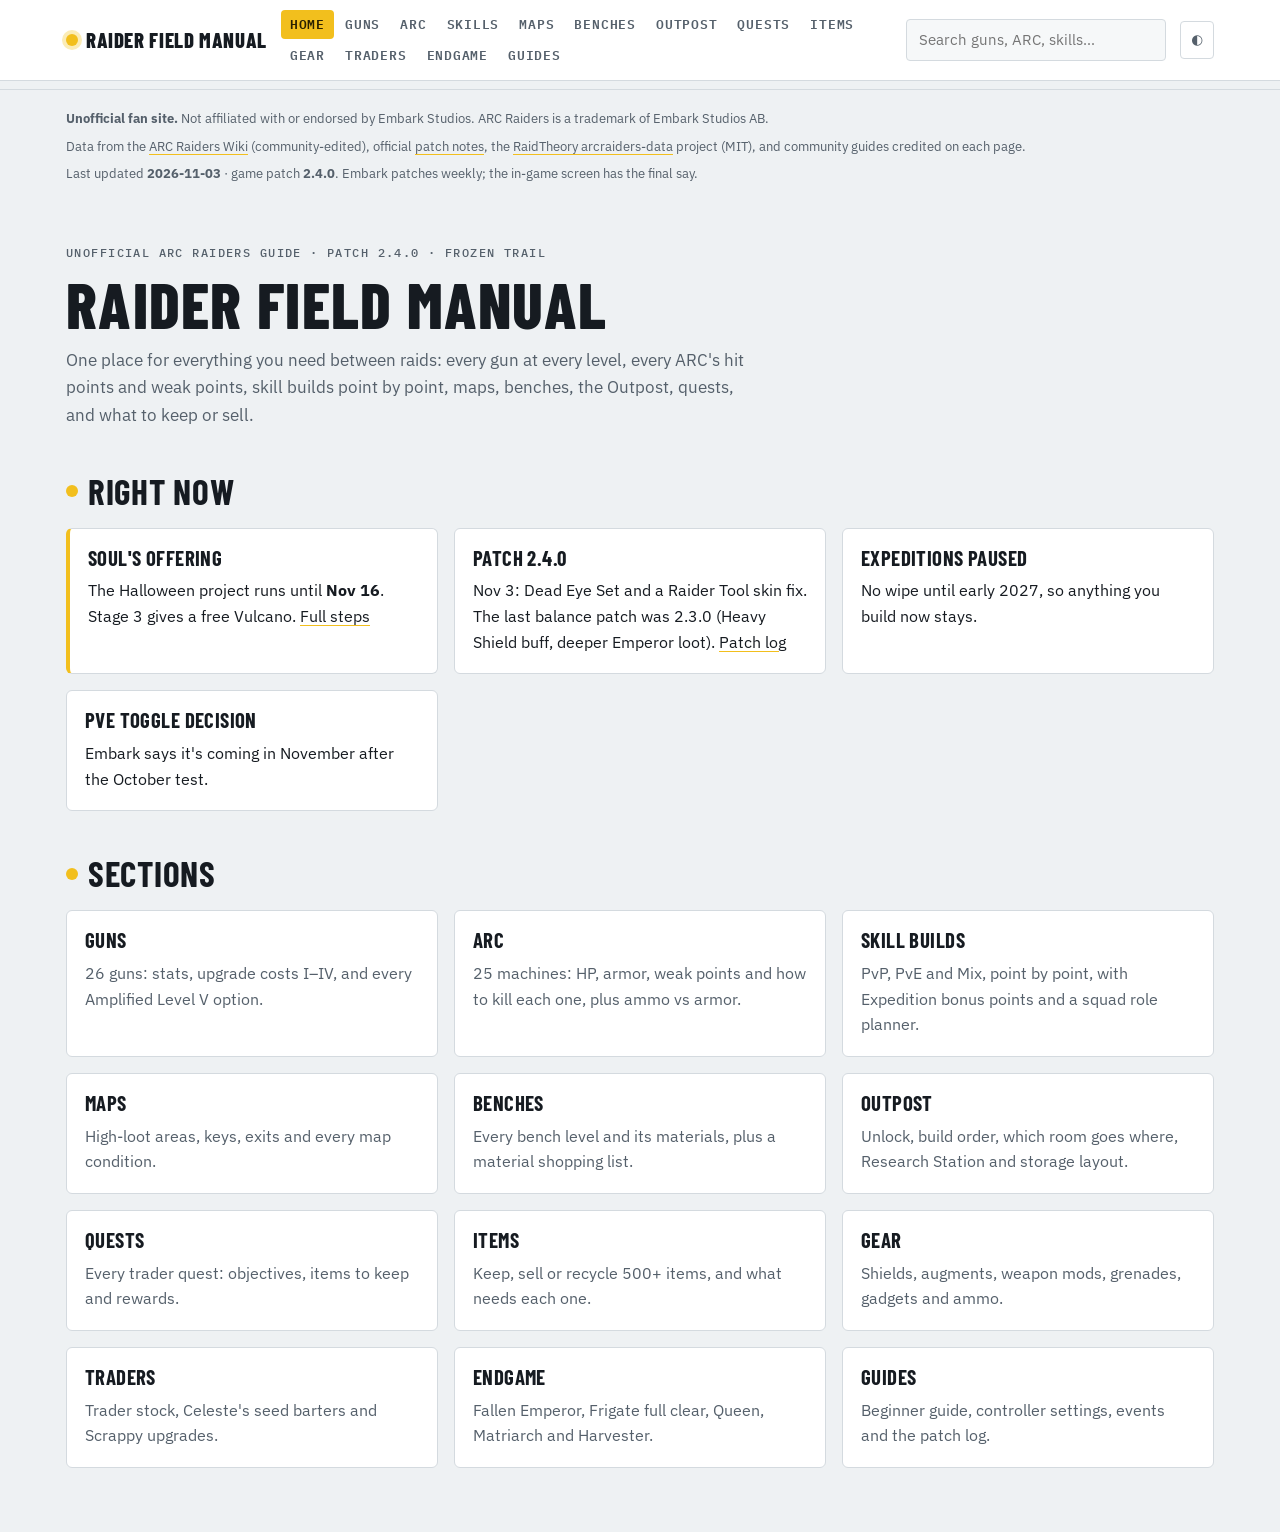
==== index.html @ de37f5fb "Raider Field Manual: unofficial ARC Raiders guide site (patch 2.4.0) Co-Authored-By: Claude Opus 5.5" ====
<!doctype html>
<html lang="en">
<head>
<meta charset="utf-8">
<meta name="viewport" content="width=device-width,initial-scale=1,viewport-fit=cover">
<title>Raider Field Manual</title>
<meta name="description" content="Unofficial ARC Raiders guide: guns, ARC, skill builds, maps, benches, Outpost and more.">
<link rel="preconnect" href="https://fonts.googleapis.com"><link rel="preconnect" href="https://fonts.gstatic.com" crossorigin>
<link rel="stylesheet" href="https://fonts.googleapis.com/css2?family=Barlow+Condensed:wght@600;700;800&family=IBM+Plex+Mono:wght@500;600&family=IBM+Plex+Sans:wght@400;500;600;700&display=swap">
<link rel="stylesheet" href="assets/style.css">
</head>
<body>
<script src="data/guides.js"></script>
<script src="data/weapons.js"></script>
<script src="data/arc.js"></script>
<script src="data/benches.js"></script>
<script src="data/ref/quests.js"></script>
<script src="data/ref/items.js"></script>
<script src="assets/app.js"></script>
<main>
<div class="page-head">
  <span class="eyebrow">Unofficial ARC Raiders guide · patch 2.4.0 · Frozen Trail</span>
  <h1>Raider Field Manual</h1>
  <p class="lede">One place for everything you need between raids: every gun at every level, every ARC's hit points and weak points, skill builds point by point, maps, benches, the Outpost, quests, and what to keep or sell.</p>
</div>
<section>
  <h2>Right now</h2>
  <div class="grid">
    <div class="card flag"><h3>Soul's Offering</h3><p>The Halloween project runs until <b>Nov 16</b>. Stage 3 gives a free Vulcano. <a href="guides.html#events">Full steps</a></p></div>
    <div class="card"><h3>Patch 2.4.0</h3><p>Nov 3: Dead Eye Set and a Raider Tool skin fix. The last balance patch was 2.3.0 (Heavy Shield buff, deeper Emperor loot). <a href="guides.html#patches">Patch log</a></p></div>
    <div class="card"><h3>Expeditions paused</h3><p>No wipe until early 2027, so anything you build now stays.</p></div>
    <div class="card"><h3>PvE toggle decision</h3><p>Embark says it's coming in November after the October test.</p></div>
  </div>
</section>
<section>
  <h2>Sections</h2>
  <div class="grid" id="secs"></div>
</section>
<script>
const S = [['weapons.html','Guns','26 guns: stats, upgrade costs I–IV, and every Amplified Level V option.'],['arc.html','ARC','25 machines: HP, armor, weak points and how to kill each one, plus ammo vs armor.'],
 ['skills.html','Skill builds','PvP, PvE and Mix, point by point, with Expedition bonus points and a squad role planner.'],['maps.html','Maps','High-loot areas, keys, exits and every map condition.'],
 ['benches.html','Benches','Every bench level and its materials, plus a material shopping list.'],['outpost.html','Outpost','Unlock, build order, which room goes where, Research Station and storage layout.'],
 ['quests.html','Quests','Every trader quest: objectives, items to keep and rewards.'],['items.html','Items','Keep, sell or recycle 500+ items, and what needs each one.'],
 ['gear.html','Gear','Shields, augments, weapon mods, grenades, gadgets and ammo.'],['traders.html','Traders','Trader stock, Celeste\'s seed barters and Scrappy upgrades.'],
 ['endgame.html','Endgame','Fallen Emperor, Frigate full clear, Queen, Matriarch and Harvester.'],['guides.html','Guides','Beginner guide, controller settings, events and the patch log.']];
document.getElementById('secs').innerHTML = S.map(s => `<a class="card" href="${s[0]}" style="text-decoration:none"><h3>${s[1]}</h3><p class="muted">${s[2]}</p></a>`).join('');
</script>

</main>
</body>
</html>
---- assets/style.css ----
/* Raider Field Manual: one stylesheet for every page.
   Layout: a slim top bar with section nav, a page header, then content cards and tables.
   Yellow marks what matters, the same way the ARC's weak points glow yellow. */
:root{
  --bg:#eef1f3; --panel:#ffffff; --panel2:#f6f8f9; --ink:#161b21; --muted:#55606b; --line:#d4dadf;
  --signal:#f2bf1d; --signal-ink:#2a2100; --signal-soft:#fbecb6; --tag:#e4e9ed;
  --good:#1f7a4d; --warn:#a15c00; --bad:#b3261e;
  --display:"Barlow Condensed","Arial Narrow",Arial,sans-serif;
  --body:"IBM Plex Sans",system-ui,-apple-system,"Segoe UI",sans-serif;
  --mono:"IBM Plex Mono",ui-monospace,Menlo,Consolas,monospace;
}
@media (prefers-color-scheme:dark){:root:not([data-theme="light"]){
  --bg:#11151a; --panel:#1a2027; --panel2:#151a20; --ink:#e6eaee; --muted:#9aa5b0; --line:#2c343d;
  --signal-soft:#3d3312; --tag:#242c35; --good:#5cc98f; --warn:#f0a646; --bad:#ff7a70; color-scheme:dark}}
:root[data-theme="dark"]{
  --bg:#11151a; --panel:#1a2027; --panel2:#151a20; --ink:#e6eaee; --muted:#9aa5b0; --line:#2c343d;
  --signal-soft:#3d3312; --tag:#242c35; --good:#5cc98f; --warn:#f0a646; --bad:#ff7a70; color-scheme:dark}

*{box-sizing:border-box}
html{scroll-padding-top:72px}
body{margin:0;background:var(--bg);color:var(--ink);font:400 16px/1.6 var(--body)}
a{color:inherit;text-decoration-color:var(--signal);text-underline-offset:3px}
a:hover{text-decoration-thickness:2px}
:focus-visible{outline:3px solid var(--signal);outline-offset:2px}
img{max-width:100%}

/* Top bar */
.top{position:sticky;top:0;z-index:20;background:var(--panel);border-bottom:1px solid var(--line)}
.top-in{max-width:1180px;margin:0 auto;display:flex;align-items:center;gap:14px;flex-wrap:wrap;
  padding-block:10px;padding-left:max(16px,env(safe-area-inset-left,0px));padding-right:max(16px,env(safe-area-inset-right,0px))}
.brand{font:800 1.3rem/1 var(--display);text-transform:uppercase;letter-spacing:.03em;text-decoration:none;display:flex;align-items:center;gap:8px;white-space:nowrap}
.brand i{width:12px;height:12px;border-radius:50%;background:var(--signal);box-shadow:0 0 0 4px var(--signal-soft)}
nav.main{display:flex;gap:2px;flex-wrap:wrap;flex:1;min-width:0}
nav.main a{font:600 .82rem/1 var(--mono);text-transform:uppercase;letter-spacing:.06em;text-decoration:none;padding:8px 9px;border-radius:4px;color:var(--muted)}
nav.main a:hover{background:var(--tag);color:var(--ink)}
nav.main a[aria-current="page"]{background:var(--signal);color:var(--signal-ink)}
.search{position:relative;flex:0 1 260px;min-width:180px}
.search input{width:100%;font:inherit;font-size:.92rem;padding:8px 12px;border:1px solid var(--line);border-radius:4px;background:var(--panel2);color:var(--ink)}
.results{position:absolute;right:0;left:0;top:calc(100% + 6px);background:var(--panel);border:1px solid var(--line);border-radius:6px;max-height:60vh;overflow:auto;box-shadow:0 12px 30px rgb(0 0 0 / .18)}
.results a{display:block;padding:9px 12px;text-decoration:none;border-bottom:1px solid var(--line)}
.results a:last-child{border-bottom:0}
.results a:hover,.results a.sel{background:var(--signal-soft)}
.results small{display:block;color:var(--muted);font-size:.78rem}
.theme-btn{font:inherit;font-size:.85rem;background:none;border:1px solid var(--line);color:var(--muted);border-radius:4px;padding:7px 10px;cursor:pointer}

/* Page frame */
main{max-width:1180px;margin:0 auto;display:grid;gap:44px;padding-block:28px 64px;
  padding-left:max(16px,env(safe-area-inset-left,0px));padding-right:max(16px,env(safe-area-inset-right,0px))}
h1,h2,h3,h4{font-family:var(--display);text-transform:uppercase;letter-spacing:.02em;line-height:1.05;text-wrap:balance;margin:0}
h1{font-size:clamp(2.4rem,6vw,4rem);font-weight:800}
h2{font-size:clamp(1.6rem,3.4vw,2.2rem);font-weight:700;display:flex;align-items:center;gap:10px}
h2::before{content:"";width:12px;height:12px;background:var(--signal);border-radius:50%;flex:none}
h3{font-size:1.3rem;font-weight:700}
h4{font-size:1.05rem;font-weight:700}
p{margin:0;max-width:70ch}
.page-head{display:grid;gap:10px}
.eyebrow{font:500 .74rem/1.3 var(--mono);text-transform:uppercase;letter-spacing:.12em;color:var(--muted)}
.lede{color:var(--muted);font-size:1.06rem}
section{display:grid;gap:18px;min-width:0}
.stack{display:grid;gap:10px}

/* Building blocks */
.grid{display:grid;gap:16px;grid-template-columns:repeat(auto-fill,minmax(min(100%,300px),1fr))}
.grid.wide{grid-template-columns:repeat(auto-fill,minmax(min(100%,420px),1fr))}
.card{background:var(--panel);border:1px solid var(--line);border-radius:6px;padding:18px;display:grid;gap:10px;align-content:start;min-width:0}
.card.flag{border-left:4px solid var(--signal)}
.tag{display:inline-block;font:500 .7rem/1 var(--mono);text-transform:uppercase;letter-spacing:.08em;padding:4px 7px;border-radius:3px;background:var(--tag);color:var(--muted);white-space:nowrap}
.tag.hi{background:var(--signal);color:var(--signal-ink)}
.tag.good{color:var(--good)} .tag.bad{color:var(--bad)} .tag.warn{color:var(--warn)}
.tags{display:flex;gap:6px;flex-wrap:wrap}
.note{background:var(--signal-soft);border-radius:6px;padding:12px 14px;font-size:.94rem}
.muted{color:var(--muted)}
ul.clean,ol.clean{margin:0;padding-left:20px;display:grid;gap:6px}
dl.kv{display:grid;grid-template-columns:auto 1fr;gap:4px 14px;margin:0;font-size:.92rem}
dl.kv dt{color:var(--muted);font-family:var(--mono);font-size:.76rem;text-transform:uppercase;letter-spacing:.06em;padding-top:3px}
dl.kv dd{margin:0;font-variant-numeric:tabular-nums}

/* Tables */
.scroll{overflow-x:auto;border:1px solid var(--line);border-radius:6px;background:var(--panel)}
table{border-collapse:collapse;width:100%;font-size:.9rem}
th,td{text-align:left;padding:9px 12px;border-bottom:1px solid var(--line);vertical-align:top}
th{font:600 .74rem/1.2 var(--mono);text-transform:uppercase;letter-spacing:.07em;color:var(--muted);background:var(--panel2);white-space:nowrap;position:sticky;top:0}
th.sort{cursor:pointer} th.sort:hover{color:var(--ink)}
tr:last-child td{border-bottom:0}
td.num{font-variant-numeric:tabular-nums;white-space:nowrap}
td.name{font:700 1.02rem/1.2 var(--display);text-transform:uppercase;white-space:nowrap}
tbody tr:hover{background:var(--panel2)}

/* Filters */
.filters{display:flex;gap:8px;flex-wrap:wrap;align-items:center}
.chip{font:600 .78rem/1 var(--mono);text-transform:uppercase;letter-spacing:.05em;padding:8px 11px;border-radius:20px;border:1px solid var(--line);background:var(--panel);color:var(--muted);cursor:pointer}
.chip[aria-pressed="true"]{background:var(--ink);color:var(--bg);border-color:var(--ink)}
input.box,select.box{font:inherit;font-size:.92rem;padding:8px 11px;border:1px solid var(--line);border-radius:4px;background:var(--panel);color:var(--ink)}

/* Details/expanders */
details.item{background:var(--panel);border:1px solid var(--line);border-radius:6px}
details.item>summary{list-style:none;cursor:pointer;padding:14px 18px;display:flex;gap:12px;align-items:center;flex-wrap:wrap}
details.item>summary::-webkit-details-marker{display:none}
details.item>summary::after{content:"+";margin-left:auto;font:700 1.3rem/1 var(--mono);color:var(--muted)}
details.item[open]>summary::after{content:"–"}
details.item>.body{padding:0 18px 18px;display:grid;gap:14px}
.sum-title{font:700 1.35rem/1 var(--display);text-transform:uppercase}

/* Stat bars */
.bar{height:6px;border-radius:3px;background:var(--tag);overflow:hidden;min-width:60px}
.bar>i{display:block;height:100%;background:var(--signal)}

/* Steps (point-by-point skill list) */
ol.steps{list-style:none;margin:0;padding:0;display:grid;gap:8px}
ol.steps li{display:grid;grid-template-columns:92px 1fr;gap:12px;align-items:baseline;padding:10px 12px;background:var(--panel);border:1px solid var(--line);border-radius:6px}
ol.steps .pts{font:600 .78rem/1.3 var(--mono);color:var(--muted);font-variant-numeric:tabular-nums}
ol.steps li.cap{border-color:var(--signal);background:var(--signal-soft)}
.bdot{display:inline-block;width:9px;height:9px;border-radius:50%;margin-right:6px;vertical-align:1px}
.bdot.C{background:#d4692f}.bdot.M{background:#2f86d4}.bdot.S{background:#34a85e}

/* Checklist tool */
.check{display:flex;gap:10px;align-items:flex-start;padding:8px 10px;border-radius:4px}
.check:hover{background:var(--panel2)}
.check input{width:18px;height:18px;margin-top:3px;accent-color:#c99a00}

footer.site{border-top:1px solid var(--line);margin-top:8px;padding-block:18px 32px;color:var(--muted);font-size:.84rem}
footer.site .in{max-width:1180px;margin:0 auto;display:grid;gap:6px;padding-left:max(16px,env(safe-area-inset-left,0px));padding-right:max(16px,env(safe-area-inset-right,0px))}

@media (max-width:720px){
  nav.main{order:3;flex-basis:100%;overflow-x:auto;flex-wrap:nowrap}
  .search{flex:1 1 auto}
  ol.steps li{grid-template-columns:1fr;gap:2px}
}
@media (prefers-reduced-motion:reduce){*{transition:none!important;animation:none!important}}
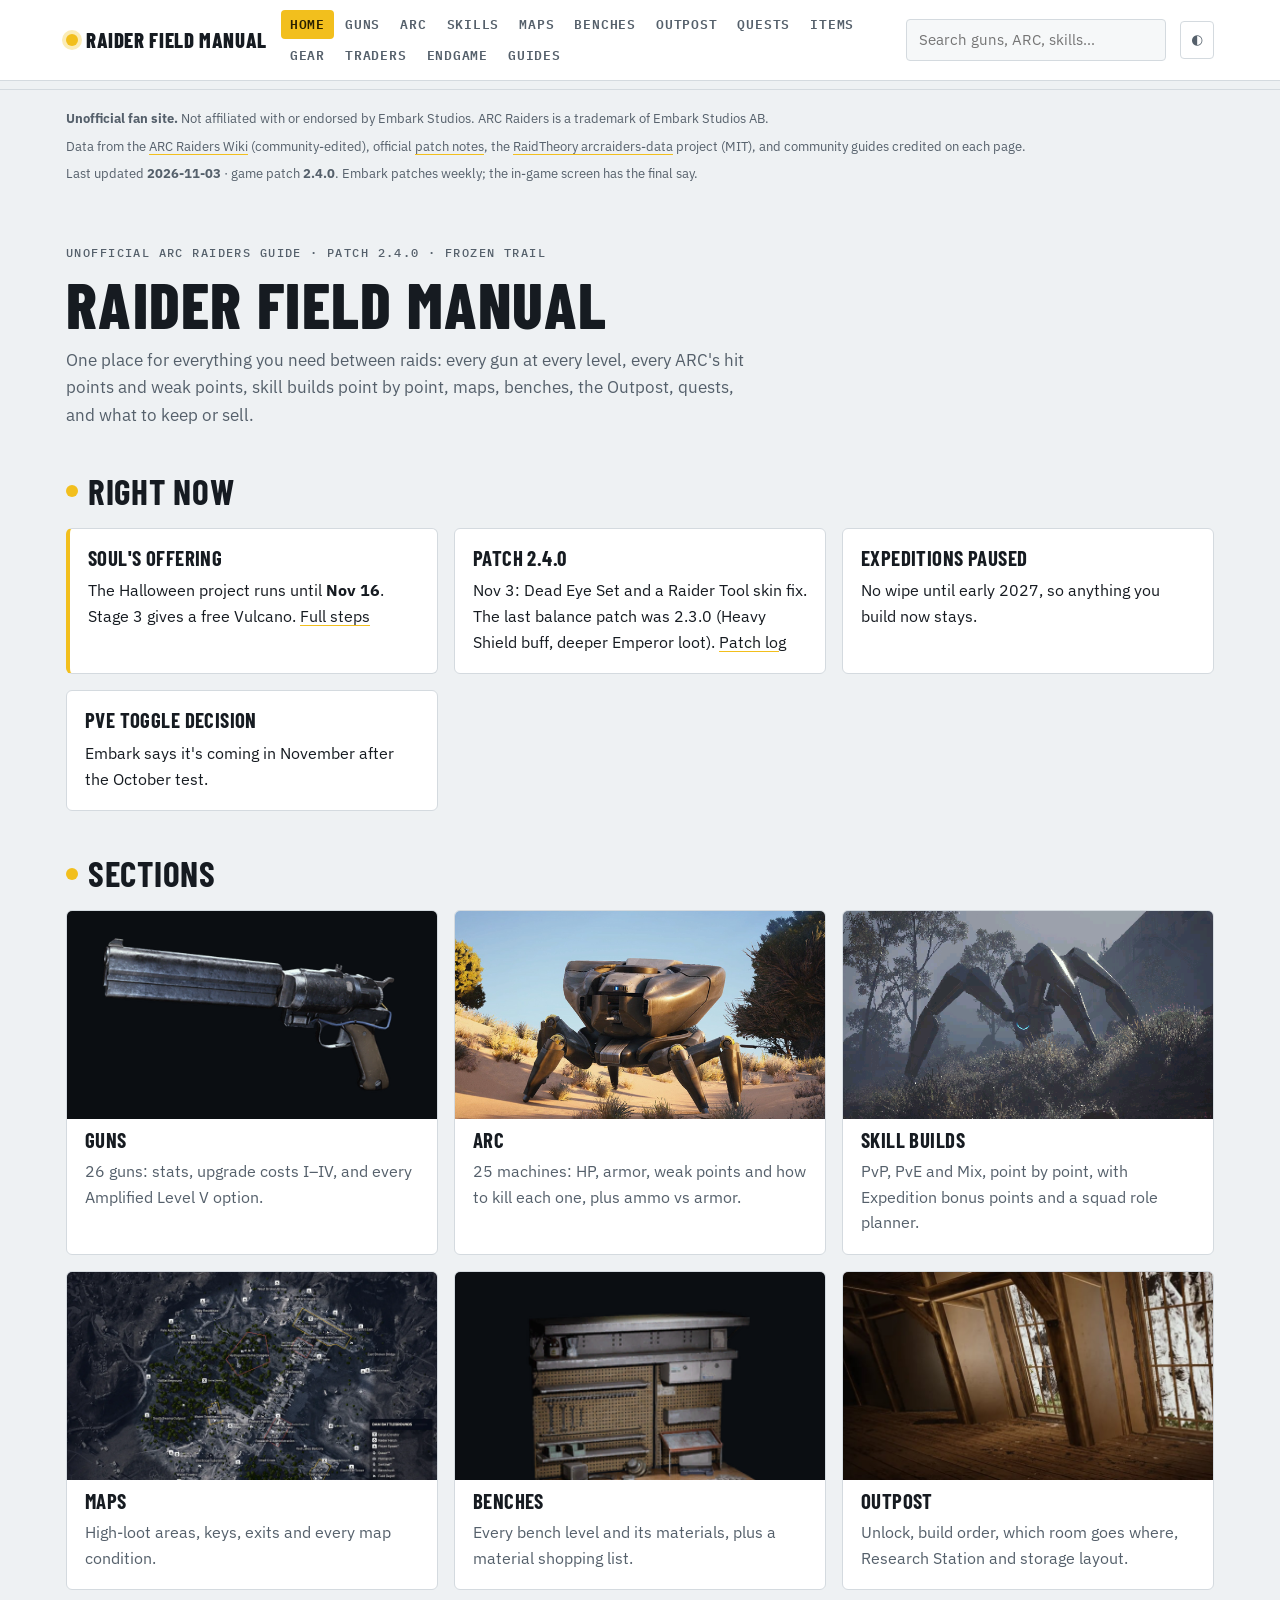
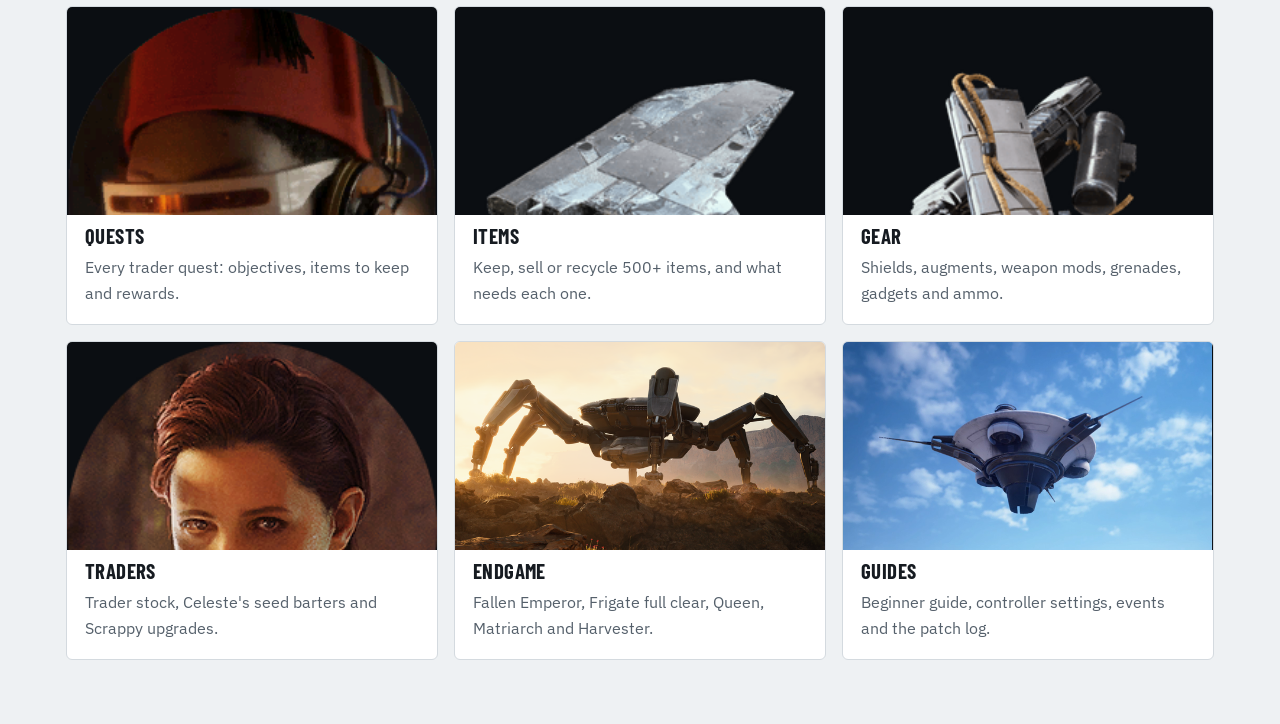
==== commit 391e4e3d: "Add pictures: guns, ARC with weak spots marked, maps with key rooms and loot zones, items, benches, " ====
--- a/index.html
+++ b/index.html
@@ -10,6 +10,7 @@
 <link rel="stylesheet" href="assets/style.css">
 </head>
 <body>
+<script src="data/img.js"></script>
 <script src="data/guides.js"></script>
 <script src="data/weapons.js"></script>
 <script src="data/arc.js"></script>
@@ -37,13 +38,15 @@
   <div class="grid" id="secs"></div>
 </section>
 <script>
+const PICS = { 'weapons.html': 'guns/anvil', 'arc.html': 'arc/bastion', 'maps.html': 'maps/dam', 'benches.html': 'benches/gunsmith_3', 'outpost.html': 'rooms/chalet', 'traders.html': 'traders/celeste', 'endgame.html': 'arc/queen', 'items.html': 'items/arc_alloy', 'gear.html': 'items/medium_shield', 'quests.html': 'traders/shani', 'skills.html': 'arc/leaper', 'guides.html': 'arc/snitch' };
 const S = [['weapons.html','Guns','26 guns: stats, upgrade costs I–IV, and every Amplified Level V option.'],['arc.html','ARC','25 machines: HP, armor, weak points and how to kill each one, plus ammo vs armor.'],
  ['skills.html','Skill builds','PvP, PvE and Mix, point by point, with Expedition bonus points and a squad role planner.'],['maps.html','Maps','High-loot areas, keys, exits and every map condition.'],
  ['benches.html','Benches','Every bench level and its materials, plus a material shopping list.'],['outpost.html','Outpost','Unlock, build order, which room goes where, Research Station and storage layout.'],
  ['quests.html','Quests','Every trader quest: objectives, items to keep and rewards.'],['items.html','Items','Keep, sell or recycle 500+ items, and what needs each one.'],
  ['gear.html','Gear','Shields, augments, weapon mods, grenades, gadgets and ammo.'],['traders.html','Traders','Trader stock, Celeste\'s seed barters and Scrappy upgrades.'],
  ['endgame.html','Endgame','Fallen Emperor, Frigate full clear, Queen, Matriarch and Harvester.'],['guides.html','Guides','Beginner guide, controller settings, events and the patch log.']];
-document.getElementById('secs').innerHTML = S.map(s => `<a class="card" href="${s[0]}" style="text-decoration:none"><h3>${s[1]}</h3><p class="muted">${s[2]}</p></a>`).join('');
+document.getElementById('secs').innerHTML = S.map(s => { const [k, id] = (PICS[s[0]] || '/').split('/'); const src = RFM.img(k, id);
+  return `<a class="card" href="${s[0]}" style="text-decoration:none;padding:0;overflow:hidden">${src ? `<div style="aspect-ratio:16/9;background:#0b0e12;display:grid;place-items:center;overflow:hidden"><img src="${src}" alt="" loading="lazy" style="width:100%;height:100%;object-fit:${k === 'guns' || k === 'items' || k === 'benches' ? 'contain' : 'cover'}"></div>` : ''}<div style="padding:0 18px 18px;display:grid;gap:8px"><h3>${s[1]}</h3><p class="muted">${s[2]}</p></div></a>`; }).join('');
 </script>
 
 </main>
--- a/assets/style.css
+++ b/assets/style.css
@@ -127,3 +127,27 @@
   ol.steps li{grid-template-columns:1fr;gap:2px}
 }
 @media (prefers-reduced-motion:reduce){*{transition:none!important;animation:none!important}}
+
+/* Pictures */
+img.thumb{width:44px;height:44px;object-fit:contain;vertical-align:middle;border-radius:4px;background:var(--panel2);flex:none}
+img.thumb.lg{width:64px;height:64px}
+img.icon{width:28px;height:28px;object-fit:contain;vertical-align:middle;margin-right:6px}
+.with-pic{display:flex;align-items:center;gap:10px}
+.gun-shot{background:radial-gradient(ellipse at center,var(--panel2),var(--panel));border:1px solid var(--line);border-radius:6px;padding:10px;display:grid;place-items:center}
+.gun-shot img{max-height:180px;width:auto;max-width:100%}
+.photo{position:relative;border-radius:6px;overflow:hidden;border:1px solid var(--line);max-width:100%;background:#0b0e12}
+.photo img{display:block;width:100%;height:auto}
+.spot{position:absolute;transform:translate(-50%,-50%);width:26px;height:26px;border-radius:50%;border:3px solid var(--signal);
+  box-shadow:0 0 0 3px rgb(0 0 0 / .55),0 0 14px 4px rgb(242 191 29 / .75);pointer-events:none}
+.spot::after{content:attr(data-n);position:absolute;inset:0;display:grid;place-items:center;font:700 .72rem/1 var(--mono);color:#fff;text-shadow:0 0 3px #000}
+.spot-legend{display:flex;flex-wrap:wrap;gap:6px 14px;font-size:.88rem}
+.spot-legend b{display:inline-grid;place-items:center;width:20px;height:20px;border-radius:50%;border:2px solid var(--signal);font:700 .7rem/1 var(--mono);margin-right:5px}
+@media (prefers-reduced-motion:no-preference){.spot{animation:pulse 2.2s ease-in-out infinite}
+  @keyframes pulse{50%{box-shadow:0 0 0 3px rgb(0 0 0 / .55),0 0 22px 8px rgb(242 191 29 / .9)}}}
+.map-fig{display:grid;gap:8px;margin:0}
+.map-fig a{display:block}
+.map-fig figcaption{font-size:.84rem;color:var(--muted)}
+.mark{position:absolute;transform:translate(-50%,-100%);background:var(--signal);color:var(--signal-ink);font:700 .72rem/1.2 var(--mono);padding:4px 7px;border-radius:4px;white-space:nowrap;box-shadow:0 2px 8px rgb(0 0 0 / .5)}
+.mark::after{content:"";position:absolute;left:50%;bottom:-6px;transform:translateX(-50%);border:6px solid transparent;border-top-color:var(--signal);border-bottom:0}
+.portrait{width:100%;max-width:220px;border-radius:6px;border:1px solid var(--line)}
+.room-pic{width:140px;max-width:100%;border-radius:4px;display:block}
